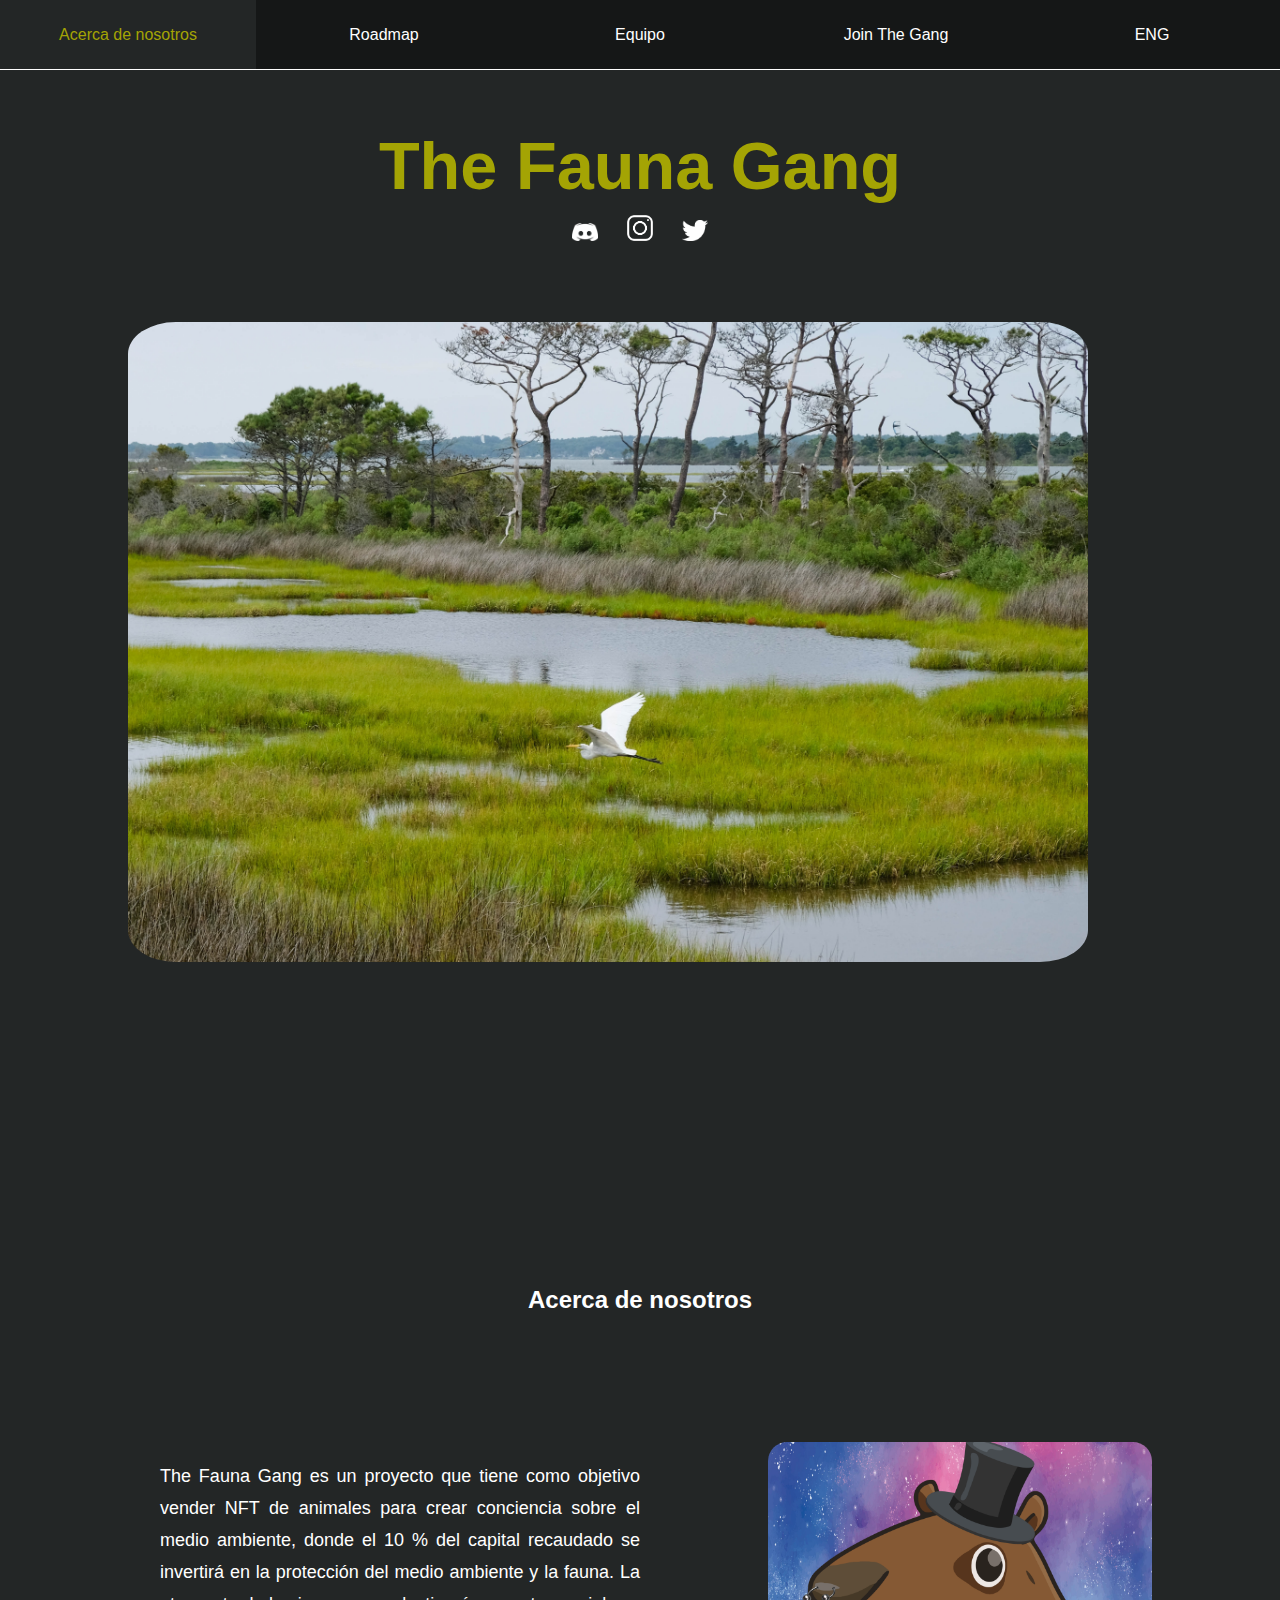
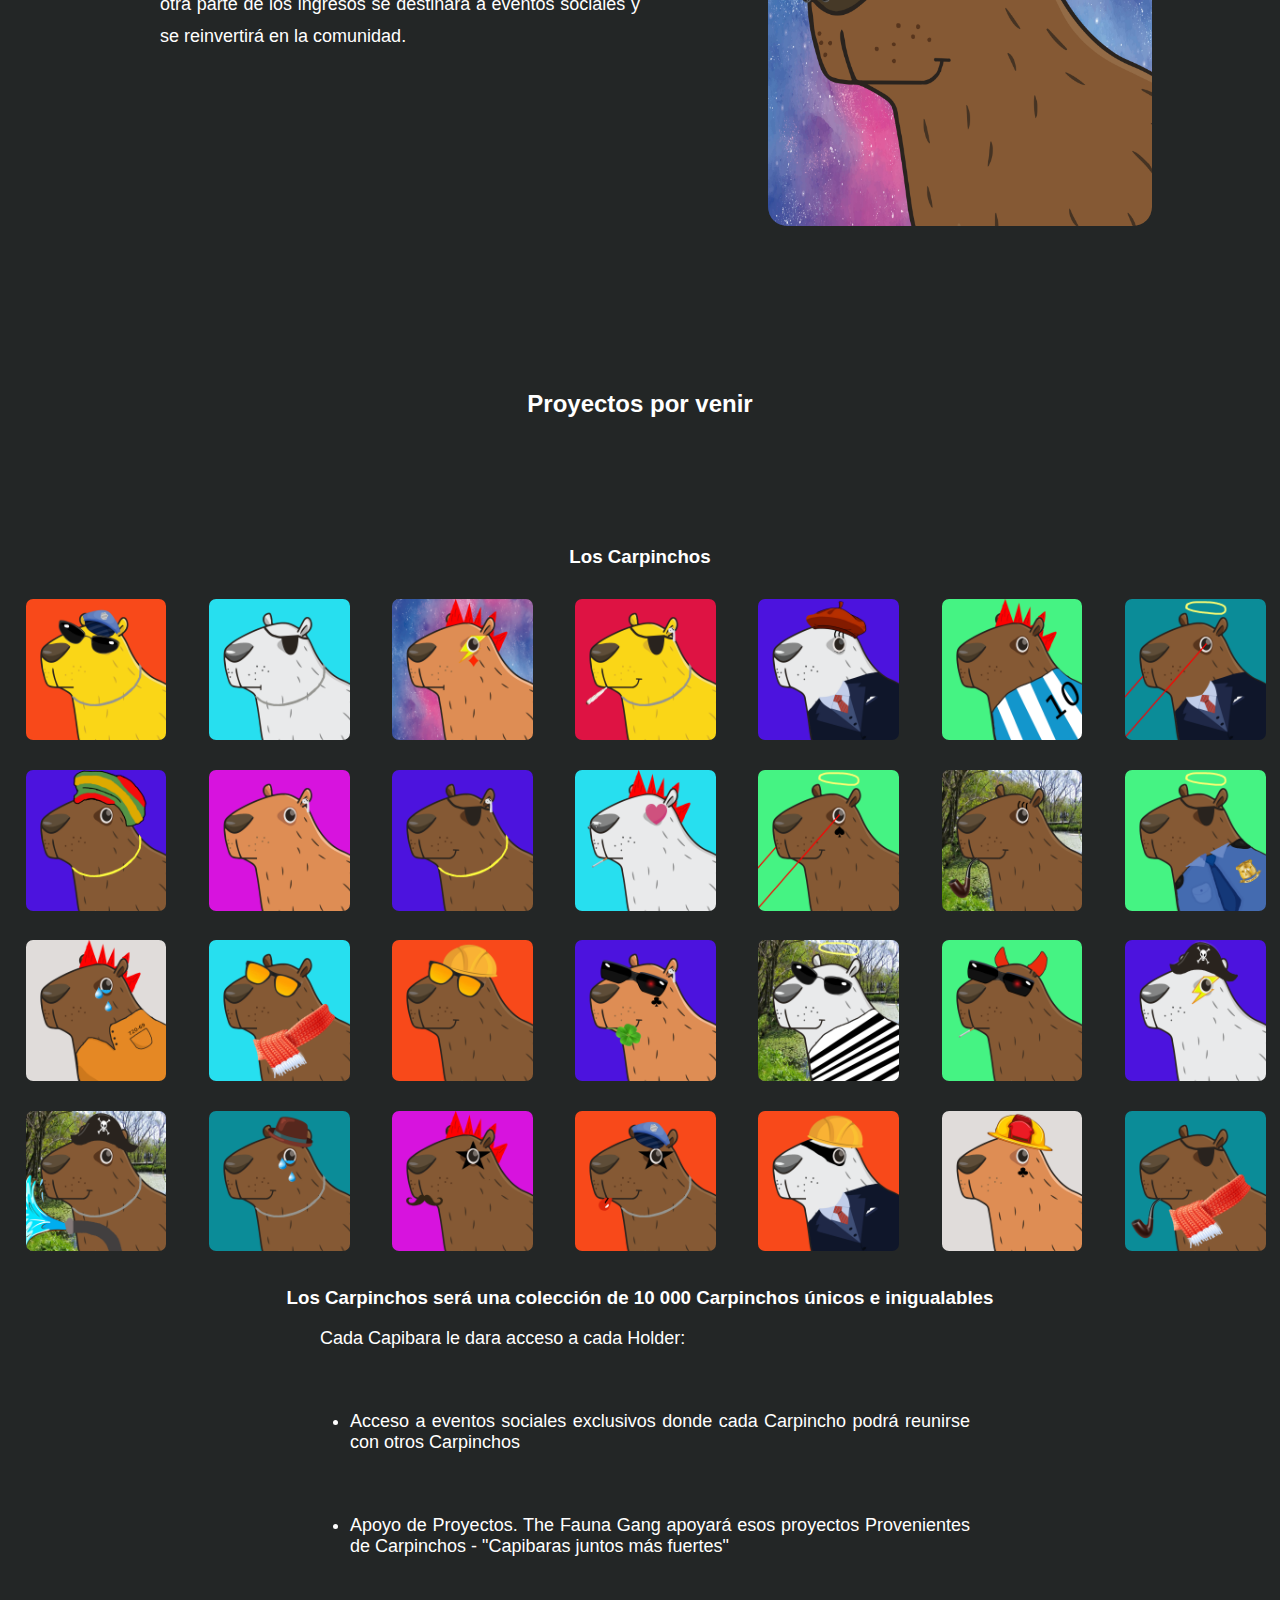
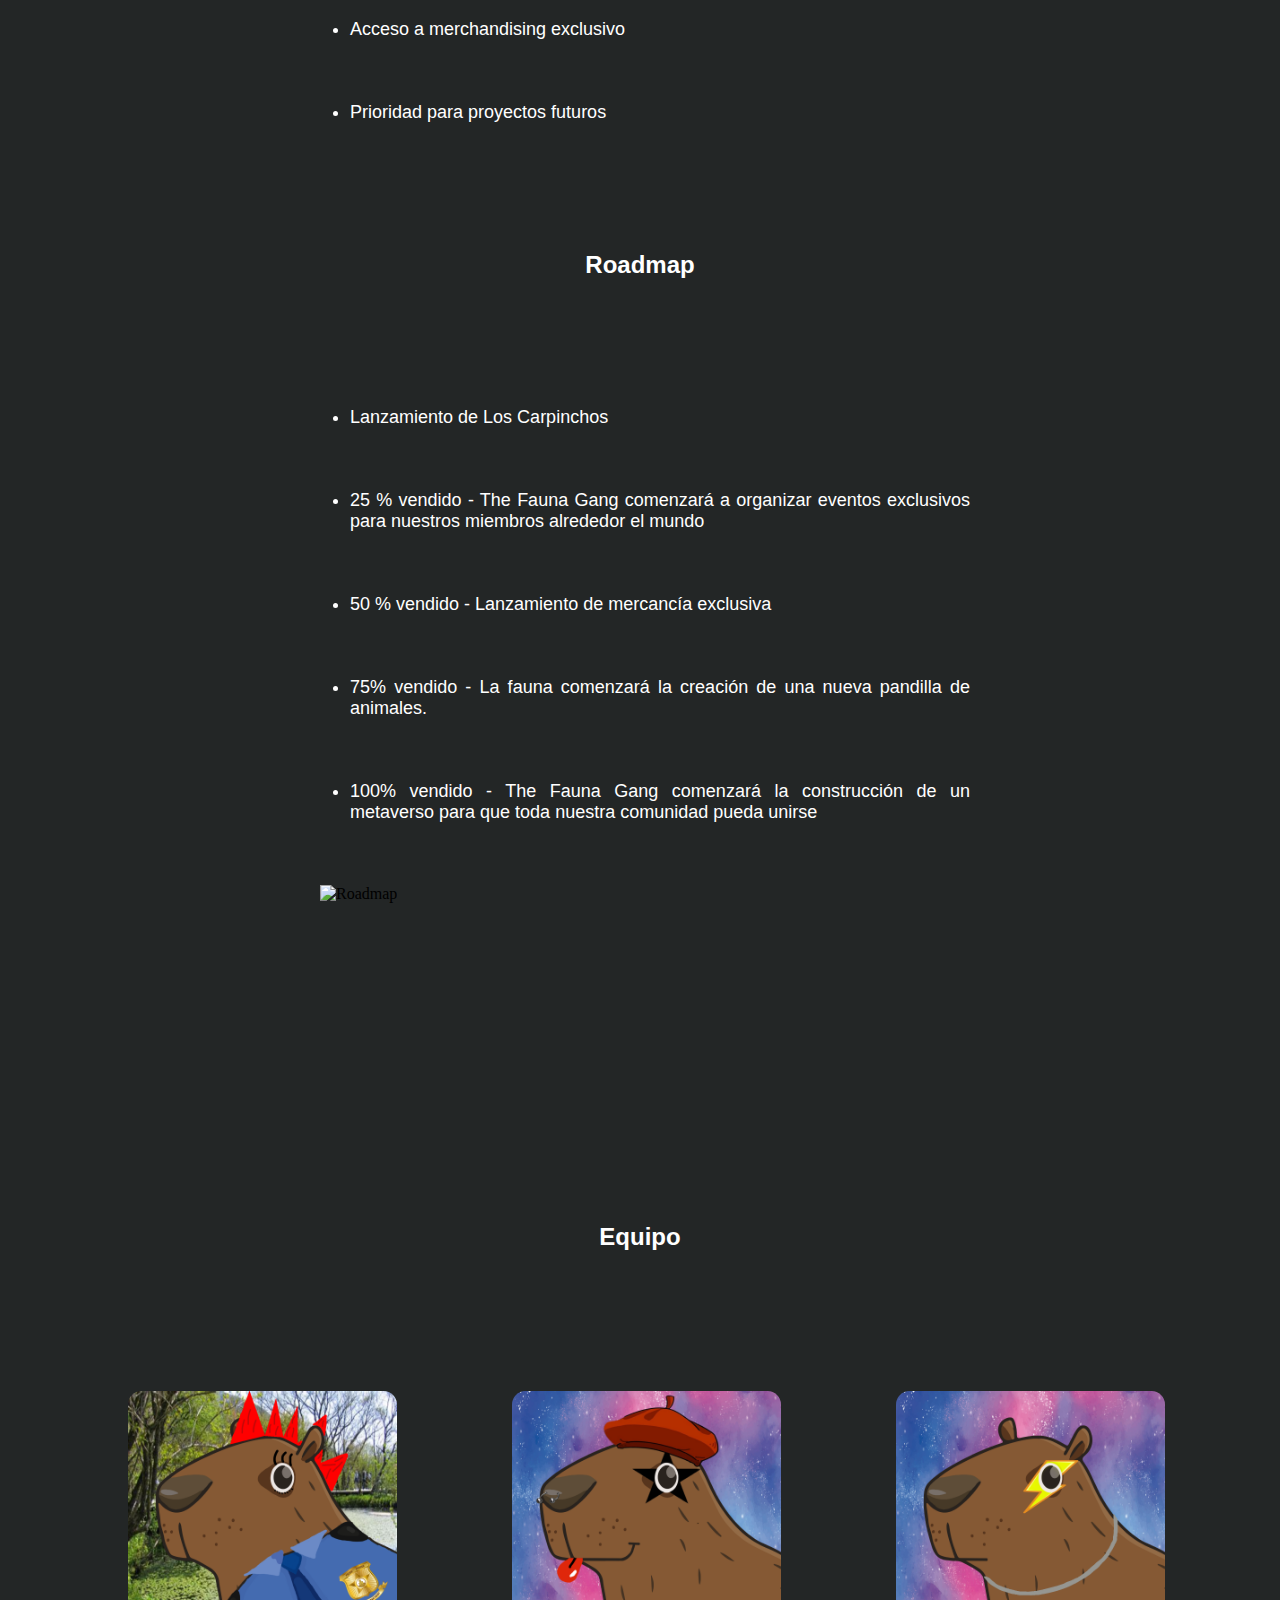
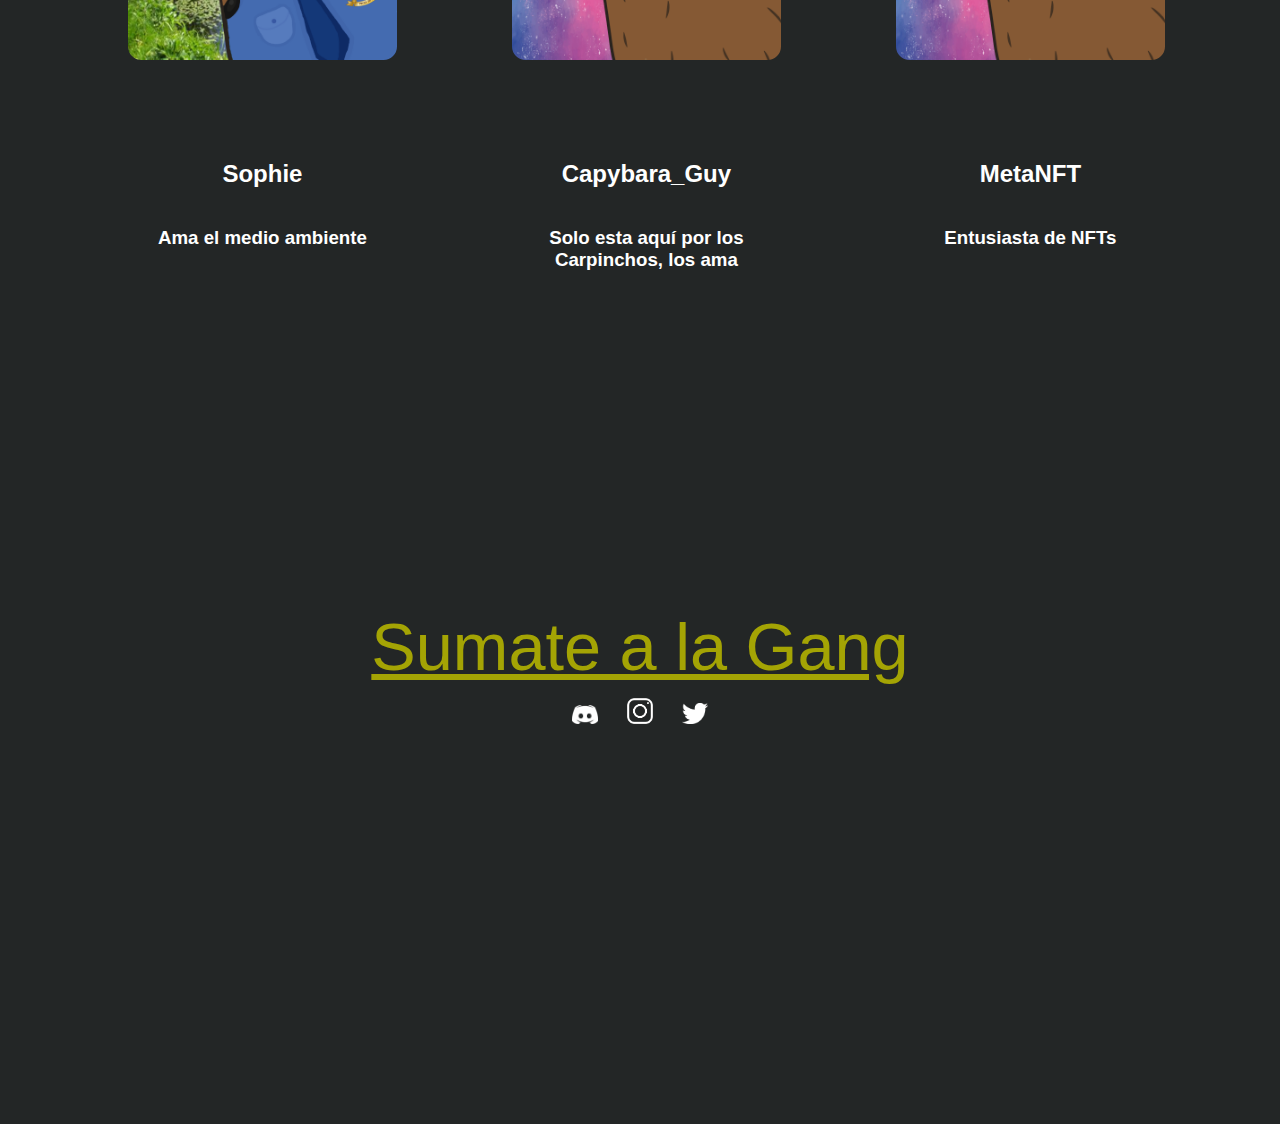
==== index.html @ ff58f7c9 "imagenes links version mobil" ====
<!DOCTYPE html>
<html>
    <head>
        <Title>The Fauna Gang</Title>
        <link rel="stylesheet" href="style.css">
        <link rel="icon" type="image/png" sizes="32x32" href="images/favicon-32x32.png">
        <meta name="viewport" content="width=device-width">
    </head>
    <body>
        <!--MENU -->

            <!--MENU MOBIL -->

        <div class="mobile-container" id="home">
            <div class="topnav">
                <a href="#home" class="active">Logo</a>
                <div id="myLinks">
                    <a href="#AU">Acerca de nosotros</a>
                    <a href="#Road">Roadmap</a>
                    <a href="#Team">Equipo</a>
                    <a href="#JTG">Join The Gang</a>
                    <a href="english.html">ENG</a>
                </div id= "menu">
                  <a href="javascript:void(0);" class="icon" onclick="myFunction()">
                    <i class="fa fa-bars"><img id="menu_bar" src="images/lista.png" alt="menu"></i>
                  </a>
                </div>
            </div>
        </div>




        
            <!--MENU WEB -->

            <ul id="ulnav">
                <li class="links"><a href="#AU">Acerca de nosotros</a></li>
                <li class="links"><a href="#Road">Roadmap</a></li>
                <li class="links"><a href="#Team">Equipo</a></li>
                <li class="links"><a href="#JTG">Join The Gang</a></li>
                <li class="links"><a href="english.html">ENG</a></li>
            </ul>

        <!--PAGINAS WEBS-->
        <div class="logosContainer">
            <h1 class="title">The Fauna Gang</h1>
            <div id="socialnetworks">
                <a href="https://discord.gg/Vk7RZU7Qtj" target="_blank"><img class = "Logos_link" src="images/discord.png" alt="Discord"></a>
                <a href="https://instagram.com/thefaunagang" target="_blank"><img class = "Logos_link" src="images/Instagram.png" alt="Instagram"></a>
                <a href="https://twitter.com/TheFaunaGang" target="_blank" ><img  class = "Logos_link" src="images/Twitter.png" alt="Twitter"></a>
            </div>
        </div>

        <!--IMAGEN DE HUMEDALES-->
        <img id = "Wetland"src="images/Wetland.jpg" alt="Wetland">

        <!--SECCION ACERCA DE NOSOTROS-->

        <h2 id="AU">Acerca de nosotros</h2>
            <div class="about_us">
                <div id="description">
                    <p>The Fauna Gang es un proyecto que tiene 
                        como objetivo vender NFT de animales 
                        para crear conciencia sobre el medio ambiente,
                        donde el 10 % del capital recaudado se invertirá
                        en la protección del medio ambiente y la fauna. 
                        La otra parte de los ingresos se destinará a eventos sociales
                        y se reinvertirá en la comunidad.</p>
                </div>
                <div id="image_about_us">
                    <img id="capybara_image" src="images/Capibara.PNG" alt="Capibara">
                </div>
            </div>

        <!--SECCION PROYECTOS POR VENIR-->

        <h2> Proyectos por venir</h2>

        <h3> Los Carpinchos </h3>
        <div>
            <img class = "sample" src="images/21.png" alt="Capibara">
            <img class = "sample" src="images/37.png" alt="Capibara">
            <img class = "sample" src="images/39.png" alt="Capibara">
            <img class = "sample" src="images/44.png" alt="Capibara">
            <img class = "sample" src="images/74.png" alt="Capibara">
            <img class = "sample" src="images/82.png" alt="Capibara">
            <img class = "sample" src="images/039.png" alt="Capibara">
            <img class = "sample" src="images/87.png" alt="Capibara">
            <img class = "sample" src="images/80.png" alt="Capibara">
            <img class = "sample" src="images/92.png" alt="Capibara">
            <img class = "sample" src="images/408.png" alt="Capibara">
            <img class = "sample" src="images/638.png" alt="Capibara">
            <img class = "sample" src="images/844.png" alt="Capibara">
            <img class = "sample" src="images/436.png" alt="Capibara">
            <img class = "sample" src="images/591.png" alt="Capibara">
            <img class = "sample" src="images/737.png" alt="Capibara">
            <img class = "sample" src="images/368.png" alt="Capibara">
            <img class = "sample" src="images/248.png" alt="Capibara">
            <img class = "sample" src="images/468.png" alt="Capibara">
            <img class = "sample" src="images/888.png" alt="Capibara">
            <img class = "sample" src="images/167.png" alt="Capibara">
            <img class = "sample" src="images/087.png" alt="Capibara">
            <img class = "sample" src="images/044.png" alt="Capibara">
            <img class = "sample" src="images/304.png" alt="Capibara">
            <img class = "sample" src="images/374.png" alt="Capibara">
            <img class = "sample" src="images/333.png" alt="Capibara">
            <img class = "sample" src="images/556.png" alt="Capibara">
            <img class = "sample" src="images/391.png" alt="Capibara">
            </div>
        <h3>Los Carpinchos será una colección de 10 000 Carpinchos únicos e inigualables</h3>
        <p>Cada Capibara le dara acceso a cada Holder:</p>

            <ul>
                <li class="CapybaraBenefit">Acceso a eventos sociales exclusivos donde cada Carpincho
                     podrá reunirse con otros Carpinchos</li>
                <li class="CapybaraBenefit">Apoyo de Proyectos. The Fauna Gang apoyará esos 
                    proyectos Provenientes de Carpinchos - "Capibaras juntos más fuertes" </li>
                <li class="CapybaraBenefit">Acceso a merchandising exclusivo </li>
                <li class="CapybaraBenefit">Prioridad para proyectos futuros</li>
            </ul>

        <!--SECCION ROADMAP-->

        <h2 id="Road" style="margin-top: 10% ;">Roadmap</h2>
        <ul>
            <li class = "Roadmap"> Lanzamiento de Los Carpinchos</li>
            <li class = "Roadmap"> 25 % vendido - The Fauna Gang comenzará
                 a organizar eventos exclusivos para nuestros miembros alrededor el mundo
            </li>
            <li class = "Roadmap"> 50 % vendido - Lanzamiento de mercancía exclusiva</li>
            <li class = "Roadmap"> 75% vendido - La fauna comenzará la creación de una nueva pandilla de animales.</li>
            <li class = "Roadmap"> 100% vendido - The Fauna Gang comenzará la construcción de un 
                metaverso para que toda nuestra comunidad pueda unirse</li> 
        </ul>
        <img id="roadmap_image" src="images/Roadmap.jpg" alt="Roadmap">

        <!--SECCION EQUIPO-->

        <h2 id="Team">Equipo</h2>

        <!--VERSION WEB-->

        <div id="team_div">
            <div style="margin-left:10% ;" class="team_member">
                <img class="team_image" src="images/Sophie.png" alt="Sophie">
                <h2 class = "member_name">Sophie</h2>
                <h3 class="member_description">Ama el medio ambiente</h3>
            </div>
            <div class="team_member">
                <img class="team_image" src="images/Capibara_Guy.png" alt="Capibara_Guy">
                <h2 class = "member_name">Capybara_Guy</h2>
                <h3 class="member_description">Solo esta aquí por los Carpinchos,
                    los ama</h3>
            </div>
            <div class="team_member">
                <img class="team_image"  src="images/MetaNFT.png" alt="MetaNFT">
                <h2 class = "member_name">MetaNFT</h2>
                <h3 class="member_description">Entusiasta de NFTs</h3>
            </div>
        </div>

        <!--VERSION MOBIL-->

        <div id="team_div_phone">
            <div class="team_member_phone">
                <h2 class = "member_name_phone">Sophie</h2>
                <img class="team_image_phone" src="images/Sophie.png" alt="Sophie">
                <h3 class="member_description_phone">Ama el medio ambiente</h3>
            </div>
            <div class="team_member_phone">
                <h2 class = "member_name_phone">Capybara_Guy</h2>
                <img class="team_image_phone" src="images/Capibara_Guy.png" alt="Capibara_Guy">
                <h3 class="member_description_phone">Solo esta aquí por los Carpinchos,<br>
                    los ama</h3>
            </div>
            <div class="team_member_phone">
                <h2 class = "member_name_phone">MetaNFT</h2>
                <img class="team_image_phone"  src="images/MetaNFT.png" alt="MetaNFT">
                <h3 class="member_description_phone">Entusiasta de NFTs</h3>
            </div>
        </div>

        <!--REDES SOCIALES-->
        <div id="logosContainer2">
            <div>
                <a id="title2" href="https://discord.gg/Vk7RZU7Qtj" target="_blank" ><h2 id="JTG" style="font-size: 18pt ;"></h2> Sumate a la Gang</h2></a>
            </div>
            <a href="https://discord.gg/Vk7RZU7Qtj" target="_blank"><img class = "Logos_link2" src="images/discord.png" alt="Discord"></a>
            <a href="https://instagram.com/thefaunagang" target="_blank"><img class = "Logos_link2" src="images/Instagram.png" alt="Instagram"></a>
            <a href="https://twitter.com/TheFaunaGang" target="_blank" ><img  class = "Logos_link2" src="images/Twitter.png" alt="Twitter"></a>
        </div>

        <!--Script para el menu para mobil -->
        <script>
            function myFunction() {
              var x = document.getElementById("myLinks");
              if (x.style.display === "block") {
                x.style.display = "none";
              } else {
                x.style.display = "block";
              }
            }
        </script>
    </body>
</html>
---- style.css ----
@import url("Fonts/HelveticaNowDisplay-Regular/style.css");
@import url("Fonts/HelveticaNowDisplay-Bold");

html {
    overflow-x:hidden ;
    height: 100%;
    width:100%;
    margin:0%;
}
/*Texto y su estilo */
h1,h2,h3,p,li,a{
    font-family:'HelveticaNowDisplay-Bold', 'HelveticaNowDisplay-Regular', 'Lucida Sans Unicode', 'Lucida Grande', 'Lucida Sans', Arial, sans-serif;
}

h1,h2,h3 {color: white; text-align: center;}
h2 {
    margin-top: 25%;
    margin-bottom: 10%;
}

p, .Roadmap{
    color: white; text-align:justify;
    margin-left: 25% ;
    font-size:large;
}

@media (max-width:1200px){
    h1{font-size: 24pt;}
    h2,p{font-size: 18pt;}
    h3{font-size: 12pt;}
    a{font-size: 18pt;}
}

/*Links*/
a{color: white;}
a:hover {color: rgb(164, 164, 4);}


/*body*/
body{
    top: 0;
    margin: 0 auto;
    background-color: rgb(35, 38, 38);
    overflow-x:hidden;
}

/*Header */
#ulnav{
    width: 100%;
    position: fixed;
    top: 0;
    list-style-type: none;
    margin: 0;
    padding: 0;
    overflow: hidden;
    background-color: rgb(21, 23, 23);
}
.links{
    width: 20%;
    float: left;
    border-bottom-width: 1px;
    border-bottom-style: solid;
    border-bottom-color: white;
    
}
.links a {
    display: block;
    color: white;
    text-align: center;
    padding: 10%;
    text-decoration: none;
}
.links a:hover:not(.active) {
    background-color: rgb(35, 38, 38);
    color: rgb(164, 164, 4);
  }
@media (max-width:1200px){
    .links{
        float: none;
        width: 100%;
    }
}
@media(max-width:1200px){
    #ulnav{display: none;}
}


/*menu version Mobil*/
.mobile-container {
    width: 100%;
    height: 500px;
    color: white;
    border-radius: 10px;
    height: 10%;
  }
  
  .topnav {
    overflow: hidden;
    background-color: rgb(22, 23, 23);
    position: relative;
  }
  
  .topnav #myLinks {
    display: none;
  }
  
  .topnav a {
    color: white;
    padding: 14px 16px;
    text-decoration: none;
    font-size: 17px;
    display: block;
  }
  
  .topnav a.icon {
    background: rgb(24, 26, 26);
    display: block;
    position: absolute;
    right: 0;
    top: 0;
  }
  
  .topnav a:hover {
    background-color: rgb(25, 27, 27);
    color: rgb(164, 164, 4);
  }
  
  .active {
    background-color:rgb(25, 27, 27) ;
    color: white;
  }
  #menu a:hover {
    background-color: rgb(164, 164, 4);
    color:rgb(164, 164, 4) ;
  }
 @media(min-width:1200px){
     .mobile-container{display: none;}
 }

/* Sites */

.logosContainer{
    margin-top: 10%;
    text-align: center;
}
.logosContainer a{
    margin-bottom: 10%;
    width: 10%;

}

.title{
    color: rgb(164, 164, 4);
    font-size: 50pt;
    height: 30px;
    text-align: center;
}

.Logos_link {

    width: 2%;
    margin-bottom: 5%;
    margin: 1%;
}
table {width: 100%;}

@media(max-width:1200px){
    #socialnetworks{
        margin-top: 10%;
    }
}

/*Foto*/
#Wetland {
    width: 75%;
    margin-top: 5% ;
    margin-left: 10%;
    margin-right : 10%;
    border-radius: 5%;
    object-position:center;

     
}
/*About Us */
#about_us{
    width: 100%;
    display: flex;
}
#capybara_image{
    width: 60%;
    border-radius: 5%;
    margin-bottom: 25%;
}
#description{
    text-align: center;
    width: 50%;
    float: left;
    line-height: 200%;
}
#image_about_us{
    width: 50%;
    float: left;
    text-align: center;
}
@media (max-width:1200px){
    #about_us{
        width: 100%;
    }
    #capybara_image{
        width: 60%;
        border-radius: 5%;
        margin-bottom: 25%;
    }
    #description{
        text-align: center;
        width: 100%;
        margin-right: 25%;
    } 
    #description > p{
        margin-right: 25%;
    }
    #image_about_us{
        width: 100%;
        text-align: center;
    }
}

/*The Capibara Gang*/
.sample {width: 11%;
    margin: 1%;
    margin-left: 2%;
    margin-top: 1%;
    border-radius: 5%;
}
@media (max-width:1200px){
    .sample{
        width: 20%;
        margin: 1%;
        margin-left: 2%;
        margin-top: 1%;
        border-radius: 5%;
    }
}

/* Cabybara */

.CapybaraBenefit{
    font-size: large;
    margin-top: 5%;
    margin-left: 25%;
    margin-right:25%;
    color: white; text-align:justify;
}

/*Roadmap*/
.Roadmap {
    margin-bottom: 5%;
    margin-right: 25%;
}
#roadmap_image{
    width: 50%;
    margin-left: 25%;
}

@media (max-width:1200px) {
    p {font-size: larger;}
}

/*Team*/

@media (min-width:1200px){
    #team_div_phone{
        display: none;
    }
}
#team_div{
    display: flex;
    flex-wrap: wrap;
}
.team_member{
    width: 30%;
    margin-top: 1%;

}
.team_image{
    width: 70%;
    text-align: center;
    border-radius: 5%;
}
.member_name{
    color: white;
    text-align: center;
    width: 70%;
}
.member_description{
    text-align: center;
    width: 70%;
}
@media(max-width:1200px){
    #team_div{display: none;}
}
#team_div{
    width:100%
}
.member_name_phone{
    text-align: center;
}
.team_image_phone{
    width: 70%;
    text-align: center;
    border-radius: 5%;
    margin-left: 15%;
    margin-right: 25%;
}
/*Contactos */
#logosContainer2{
    margin-bottom:30%;
    text-align: center;
}
#logosContainer2 a{
    margin-bottom: 30%;

}

#title2{
    color: rgb(164, 164, 4);
    font-size: 50pt;
    height: 30px;
    text-align: center;
}

.Logos_link2 {
    width: 2%;
    margin-bottom: 5%;
    margin: 1%;
}
@media (max-width:1200px){
    .Logos_link2, .Logos_link{width: 20%;}
}
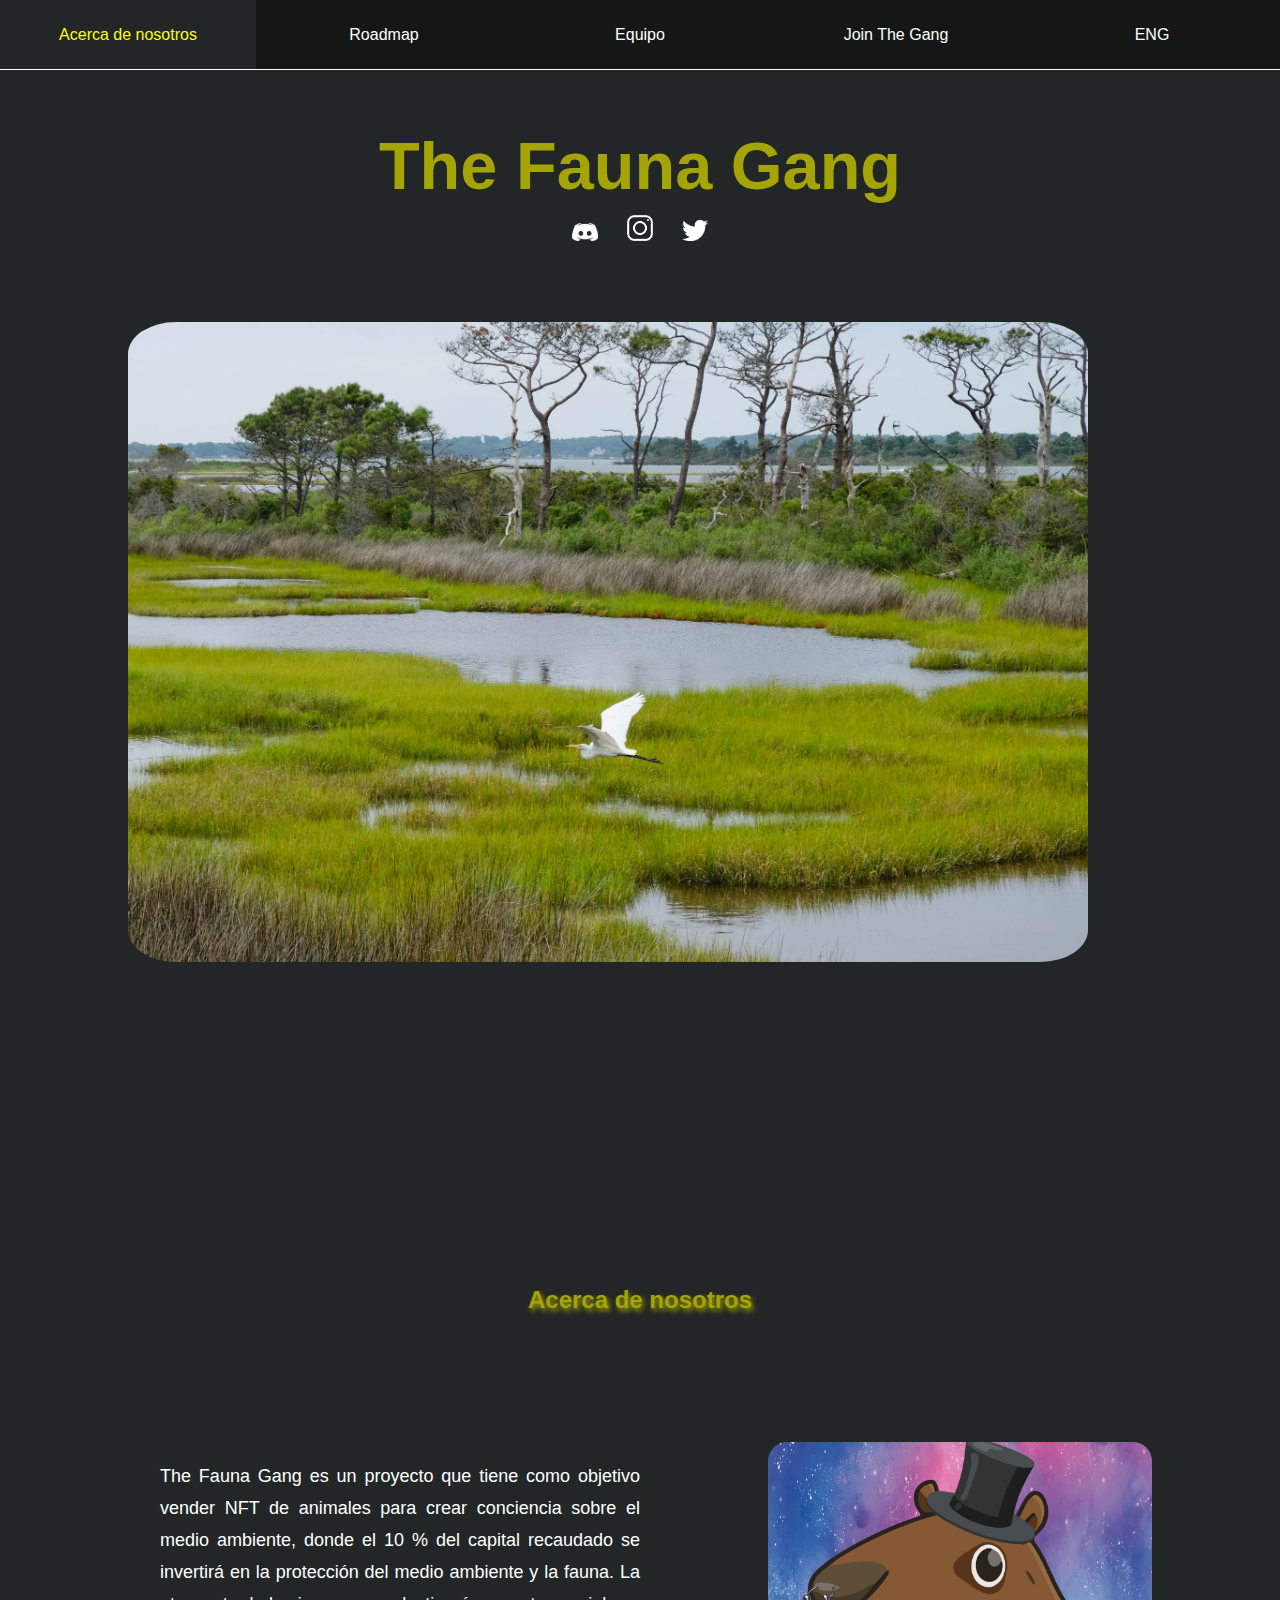
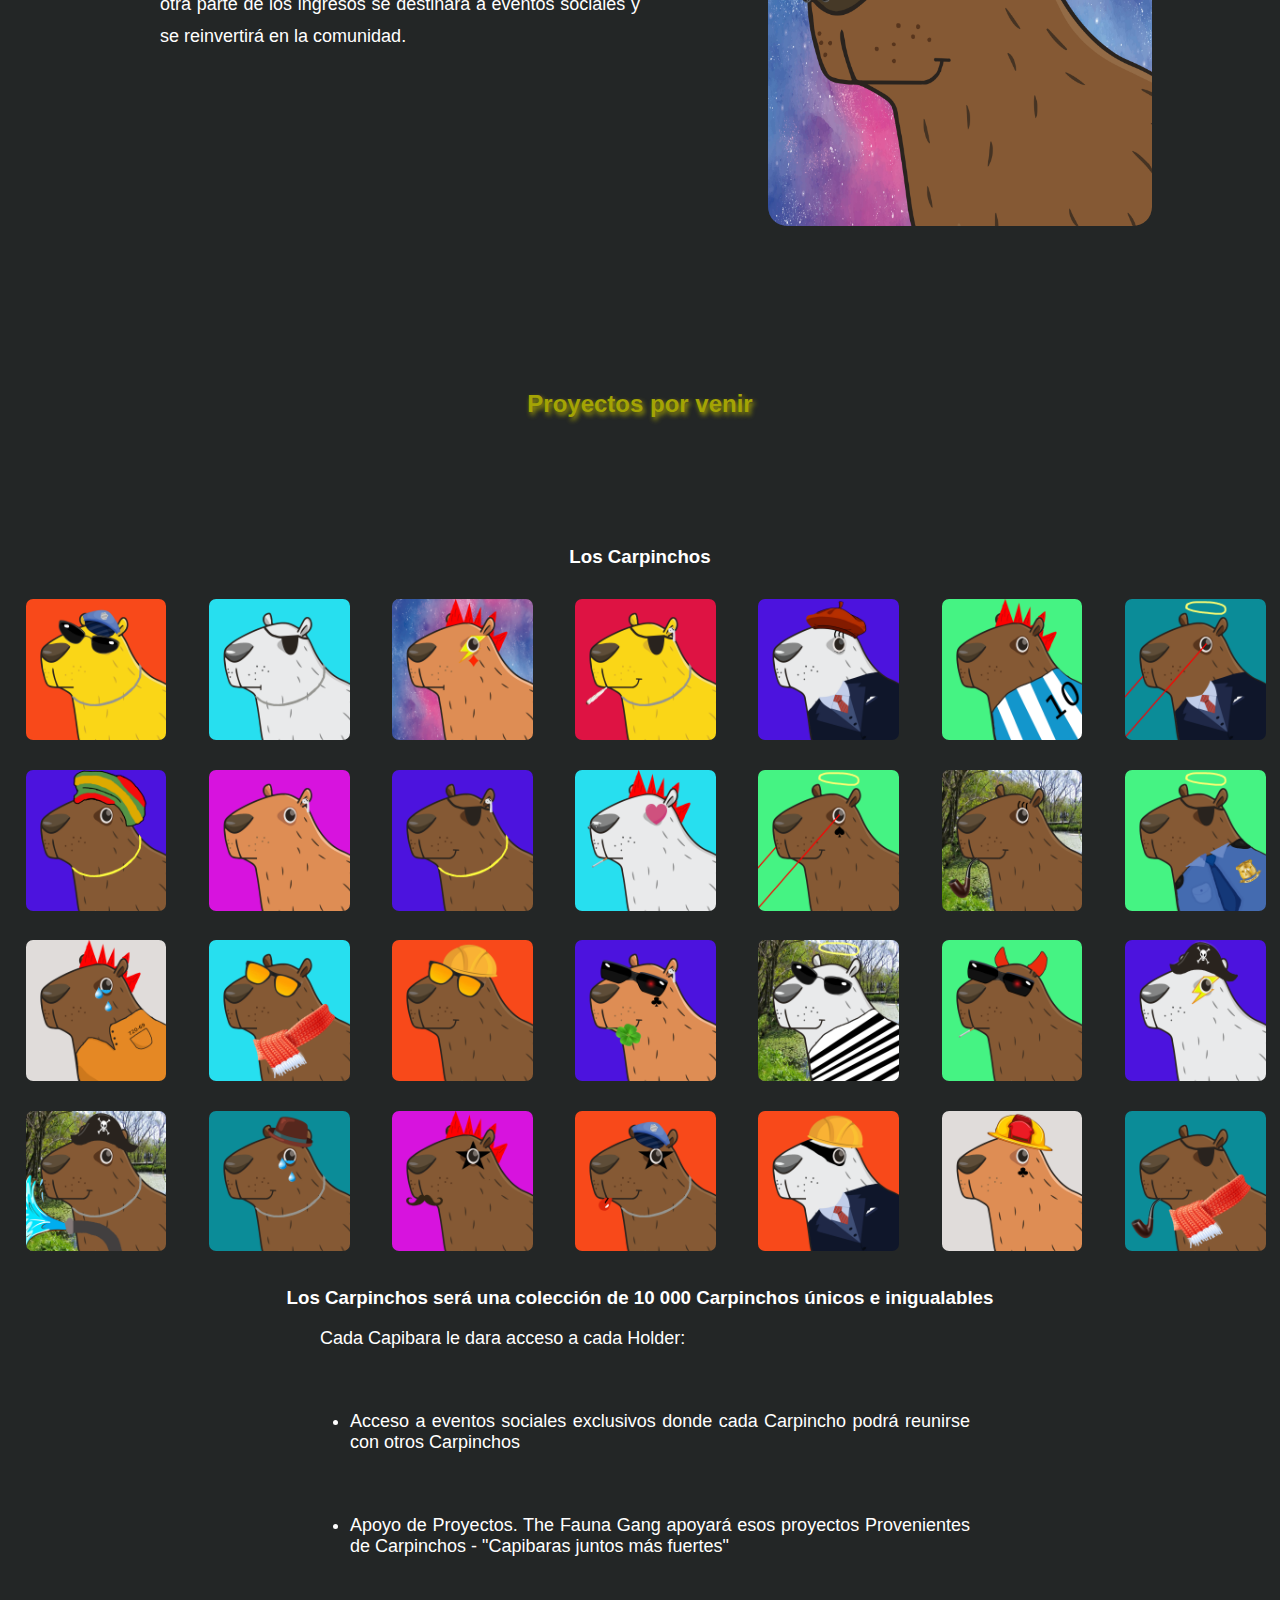
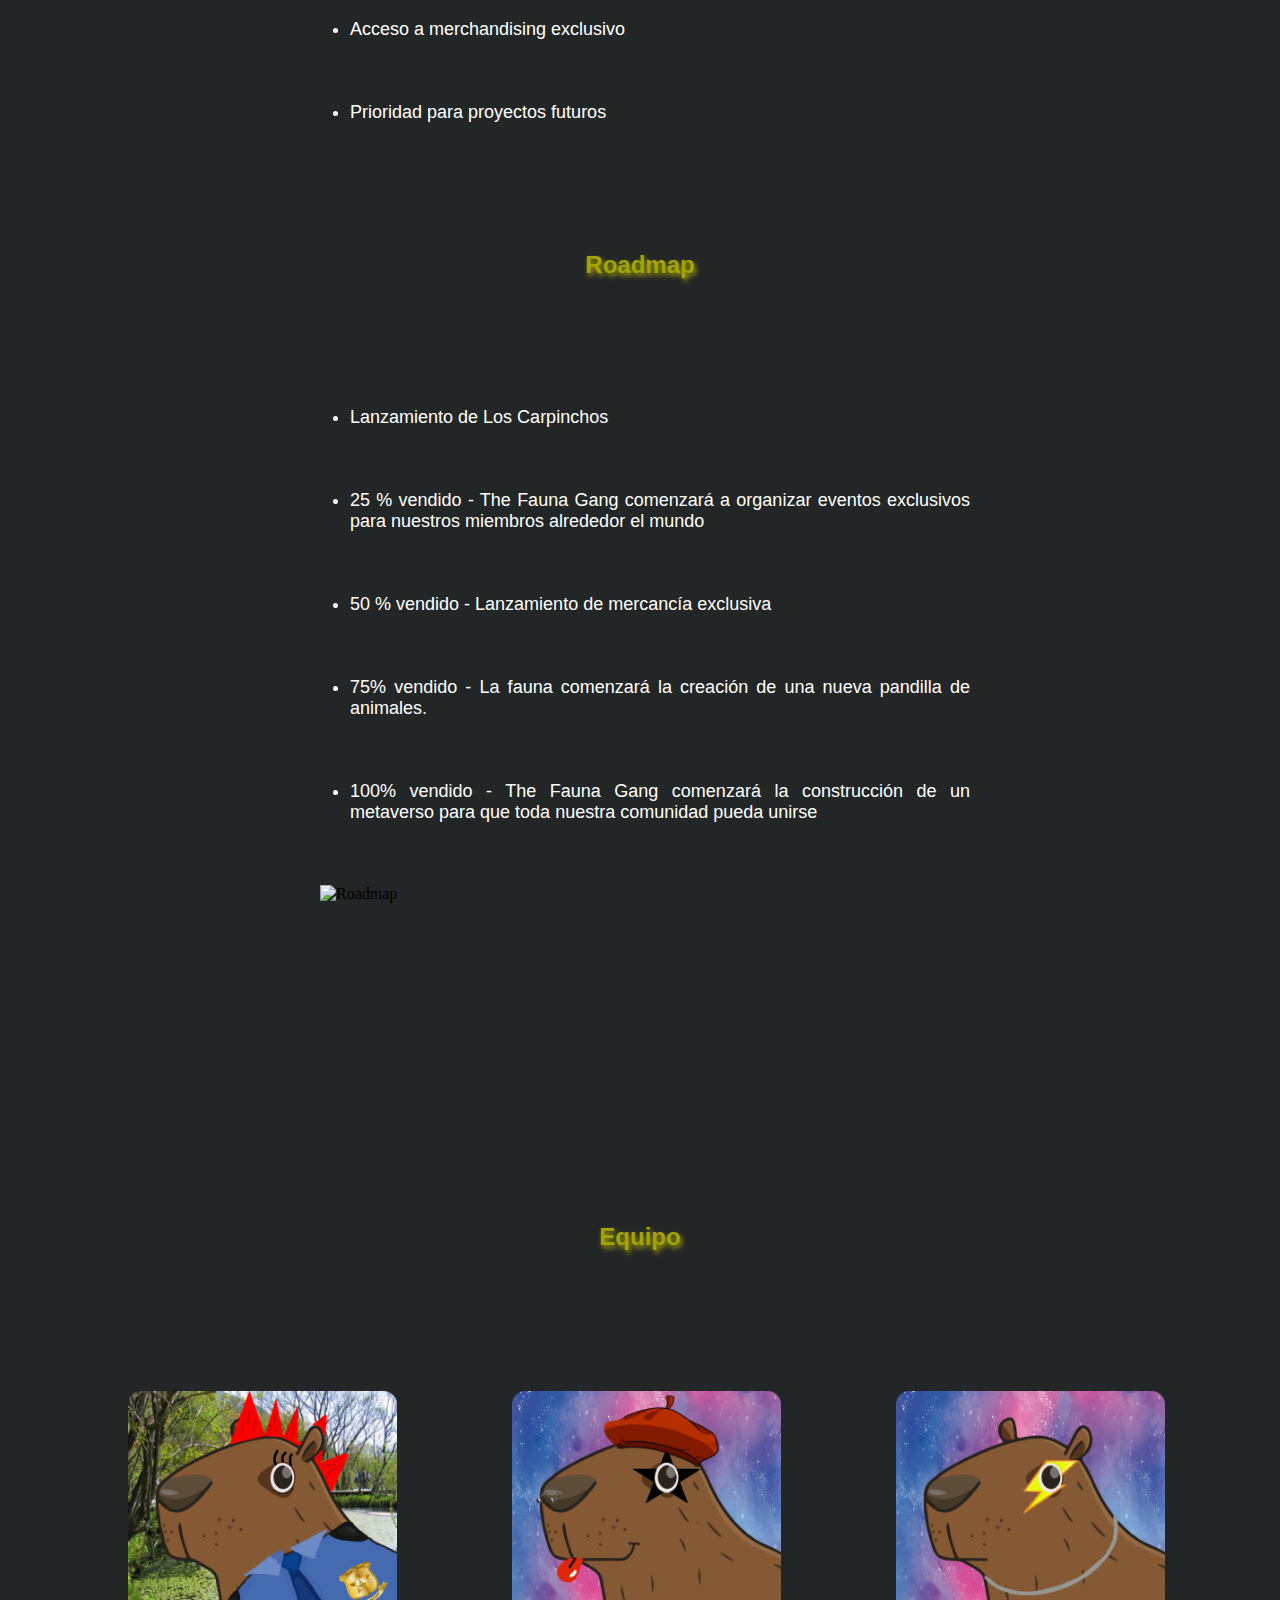
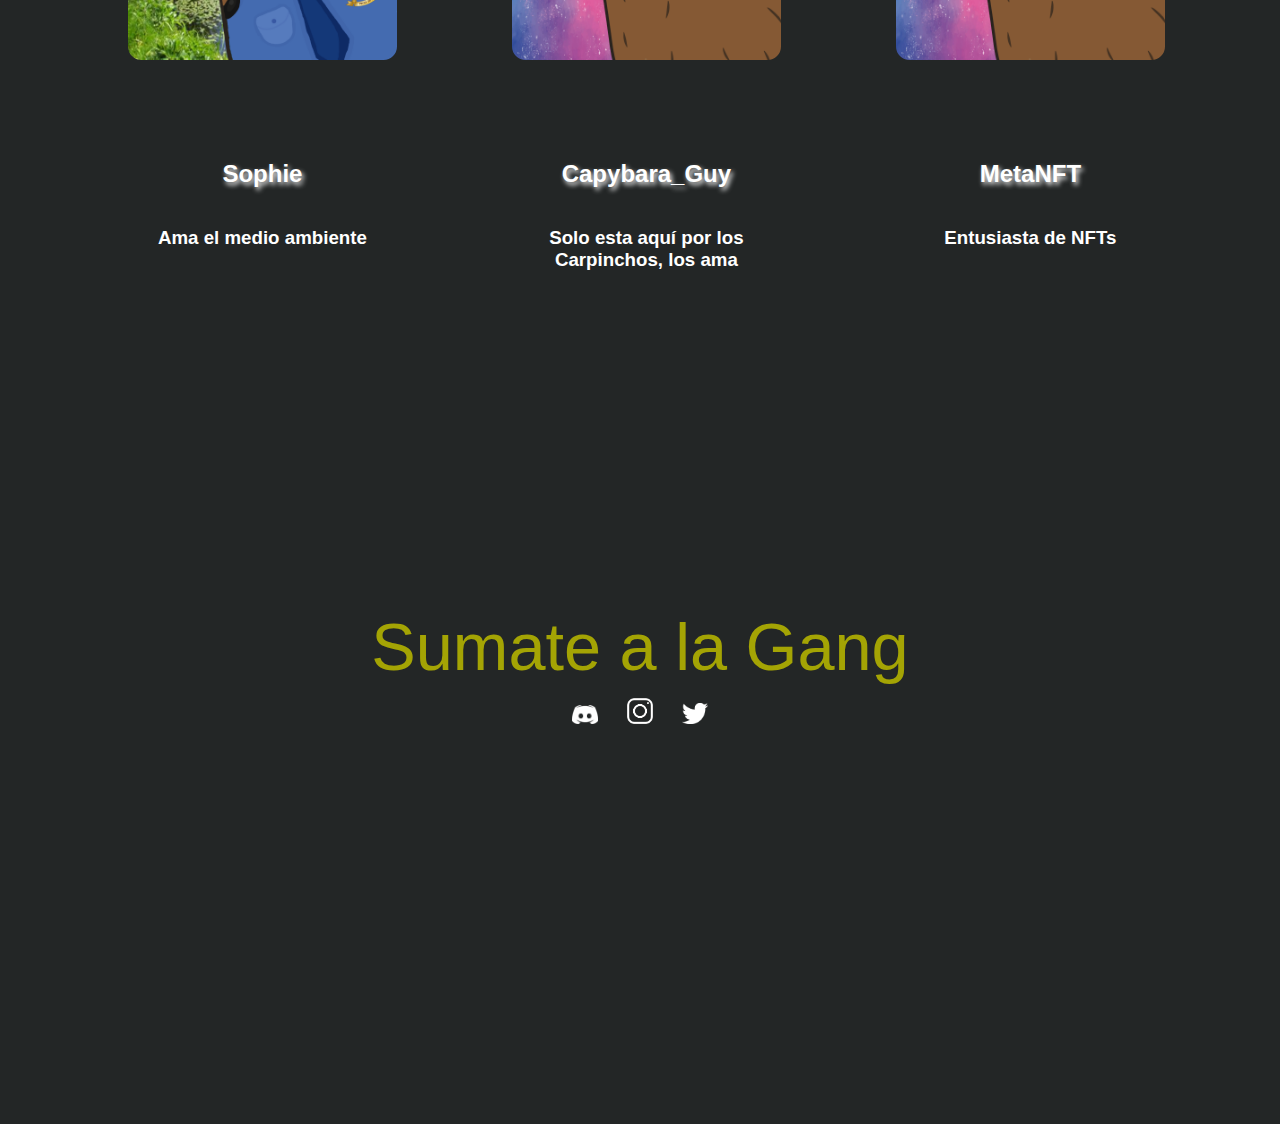
==== commit 2d7ff02f: "Capybara section" ====
--- a/index.html
+++ b/index.html
@@ -7,17 +7,17 @@
         <meta name="viewport" content="width=device-width">
     </head>
     <body>
-        <!--MENU -->
-
-            <!--MENU MOBIL -->
-
-        <div class="mobile-container" id="home">
+        <!-- MENU -->
+
+        <!--MENU MOBIL-->
+        <div id="home">
+        <div class="mobile-container">
             <div class="topnav">
-                <a href="#home" class="active">Logo</a>
+                <a href="#home" class="active">The Fauna Gang</a>
                 <div id="myLinks">
-                    <a href="#AU">Acerca de nosotros</a>
+                    <a href="#AU">About Us</a>
                     <a href="#Road">Roadmap</a>
-                    <a href="#Team">Equipo</a>
+                    <a href="#Team">Team</a>
                     <a href="#JTG">Join The Gang</a>
                     <a href="english.html">ENG</a>
                 </div id= "menu">
@@ -27,6 +27,8 @@
                 </div>
             </div>
         </div>
+        </div>
+
 
 
 
@@ -44,11 +46,13 @@
 
         <!--PAGINAS WEBS-->
         <div class="logosContainer">
-            <h1 class="title">The Fauna Gang</h1>
-            <div id="socialnetworks">
-                <a href="https://discord.gg/Vk7RZU7Qtj" target="_blank"><img class = "Logos_link" src="images/discord.png" alt="Discord"></a>
-                <a href="https://instagram.com/thefaunagang" target="_blank"><img class = "Logos_link" src="images/Instagram.png" alt="Instagram"></a>
-                <a href="https://twitter.com/TheFaunaGang" target="_blank" ><img  class = "Logos_link" src="images/Twitter.png" alt="Twitter"></a>
+            <div id="name_title">
+                <h1 class="title">The Fauna Gang</h1>
+            </div>
+            <div id="sites">
+            <a href="https://discord.gg/Vk7RZU7Qtj" target="_blank"><img class = "Logos_link" src="images/discord.png" alt="Discord"></a>
+            <a href="https://instagram.com/thefaunagang" target="_blank"><img class = "Logos_link" src="images/Instagram.png" alt="Instagram"></a>
+            <a href="https://twitter.com/TheFaunaGang" target="_blank" ><img  class = "Logos_link" src="images/Twitter.png" alt="Twitter"></a>
             </div>
         </div>
 
@@ -109,7 +113,7 @@
             <img class = "sample" src="images/391.png" alt="Capibara">
             </div>
         <h3>Los Carpinchos será una colección de 10 000 Carpinchos únicos e inigualables</h3>
-        <p>Cada Capibara le dara acceso a cada Holder:</p>
+        <p id="intro_capybara_benefit">Cada Capibara le dara acceso a cada Holder:</p>
 
             <ul>
                 <li class="CapybaraBenefit">Acceso a eventos sociales exclusivos donde cada Carpincho
@@ -184,7 +188,7 @@
         <!--REDES SOCIALES-->
         <div id="logosContainer2">
             <div>
-                <a id="title2" href="https://discord.gg/Vk7RZU7Qtj" target="_blank" ><h2 id="JTG" style="font-size: 18pt ;"></h2> Sumate a la Gang</h2></a>
+                <a id="title2" href="https://discord.gg/Vk7RZU7Qtj" target="_blank" ><h2 id="JTG"></h2> Sumate a la Gang</h2></a>
             </div>
             <a href="https://discord.gg/Vk7RZU7Qtj" target="_blank"><img class = "Logos_link2" src="images/discord.png" alt="Discord"></a>
             <a href="https://instagram.com/thefaunagang" target="_blank"><img class = "Logos_link2" src="images/Instagram.png" alt="Instagram"></a>
--- a/style.css
+++ b/style.css
@@ -12,9 +12,12 @@
     font-family:'HelveticaNowDisplay-Bold', 'HelveticaNowDisplay-Regular', 'Lucida Sans Unicode', 'Lucida Grande', 'Lucida Sans', Arial, sans-serif;
 }
 
-h1,h2,h3 {color: white; text-align: center;}
+h1,h3 {color: white; text-align: center;}
 h2 {
+    color: rgb(164, 164, 4);
     margin-top: 25%;
+    text-shadow: 2px 3px 5px;
+    text-align: center;
     margin-bottom: 10%;
 }
 
@@ -33,7 +36,7 @@
 
 /*Links*/
 a{color: white;}
-a:hover {color: rgb(164, 164, 4);}
+a:hover {color: rgb(255, 255, 4);}
 
 
 /*body*/
@@ -72,7 +75,7 @@
 }
 .links a:hover:not(.active) {
     background-color: rgb(35, 38, 38);
-    color: rgb(164, 164, 4);
+    color: rgb(255, 255, 4);;
   }
 @media (max-width:1200px){
     .links{
@@ -87,6 +90,8 @@
 
 /*menu version Mobil*/
 .mobile-container {
+    position: fixed;
+    top: 0;
     width: 100%;
     height: 500px;
     color: white;
@@ -105,7 +110,7 @@
   }
   
   .topnav a {
-    color: white;
+    color: rgb(164, 164, 4) ;;
     padding: 14px 16px;
     text-decoration: none;
     font-size: 17px;
@@ -122,15 +127,14 @@
   
   .topnav a:hover {
     background-color: rgb(25, 27, 27);
-    color: rgb(164, 164, 4);
+    color: rgb(255, 255, 4);;
   }
   
   .active {
     background-color:rgb(25, 27, 27) ;
-    color: white;
+    color: rgb(164, 164, 4) ;;
   }
   #menu a:hover {
-    background-color: rgb(164, 164, 4);
     color:rgb(164, 164, 4) ;
   }
  @media(min-width:1200px){
@@ -145,8 +149,6 @@
 }
 .logosContainer a{
     margin-bottom: 10%;
-    width: 10%;
-
 }
 
 .title{
@@ -157,17 +159,27 @@
 }
 
 .Logos_link {
-
     width: 2%;
     margin-bottom: 5%;
     margin: 1%;
 }
-table {width: 100%;}
 
 @media(max-width:1200px){
-    #socialnetworks{
-        margin-top: 10%;
-    }
+    #name_title{
+        width: 100%;
+        text-align: center;
+    }
+    #sites{
+        margin-top: 5%;
+    }
+    .Logos_link{
+        width: 5%;
+    }
+    .title{
+        font-size: 25pt;
+        margin-top: 20%;
+    }
+
 }
 
 /*Foto*/
@@ -218,6 +230,7 @@
     } 
     #description > p{
         margin-right: 25%;
+        text-align: center;
     }
     #image_about_us{
         width: 100%;
@@ -231,6 +244,7 @@
     margin-left: 2%;
     margin-top: 1%;
     border-radius: 5%;
+    
 }
 @media (max-width:1200px){
     .sample{
@@ -252,6 +266,17 @@
     color: white; text-align:justify;
 }
 
+@media(max-width:1200px){
+    .CapybaraBenefit{
+        text-align: left;
+        margin-left: 15%;
+    }
+    #intro_capybara_benefit{
+        margin-left: 10%;
+        text-align: left;
+    }
+}
+
 /*Roadmap*/
 .Roadmap {
     margin-bottom: 5%;
@@ -264,6 +289,8 @@
 
 @media (max-width:1200px) {
     p {font-size: larger;}
+    .Roadmap{text-align: left;
+    margin-left: 15%;}
 }
 
 /*Team*/
@@ -327,6 +354,7 @@
     font-size: 50pt;
     height: 30px;
     text-align: center;
+    text-decoration: none;
 }
 
 .Logos_link2 {
@@ -335,5 +363,9 @@
     margin: 1%;
 }
 @media (max-width:1200px){
-    .Logos_link2, .Logos_link{width: 20%;}
+    .Logos_link2{
+        width: 5%;
+        margin-top: 5%;
+    }
+    #title2{font-size: 30pt;}
 }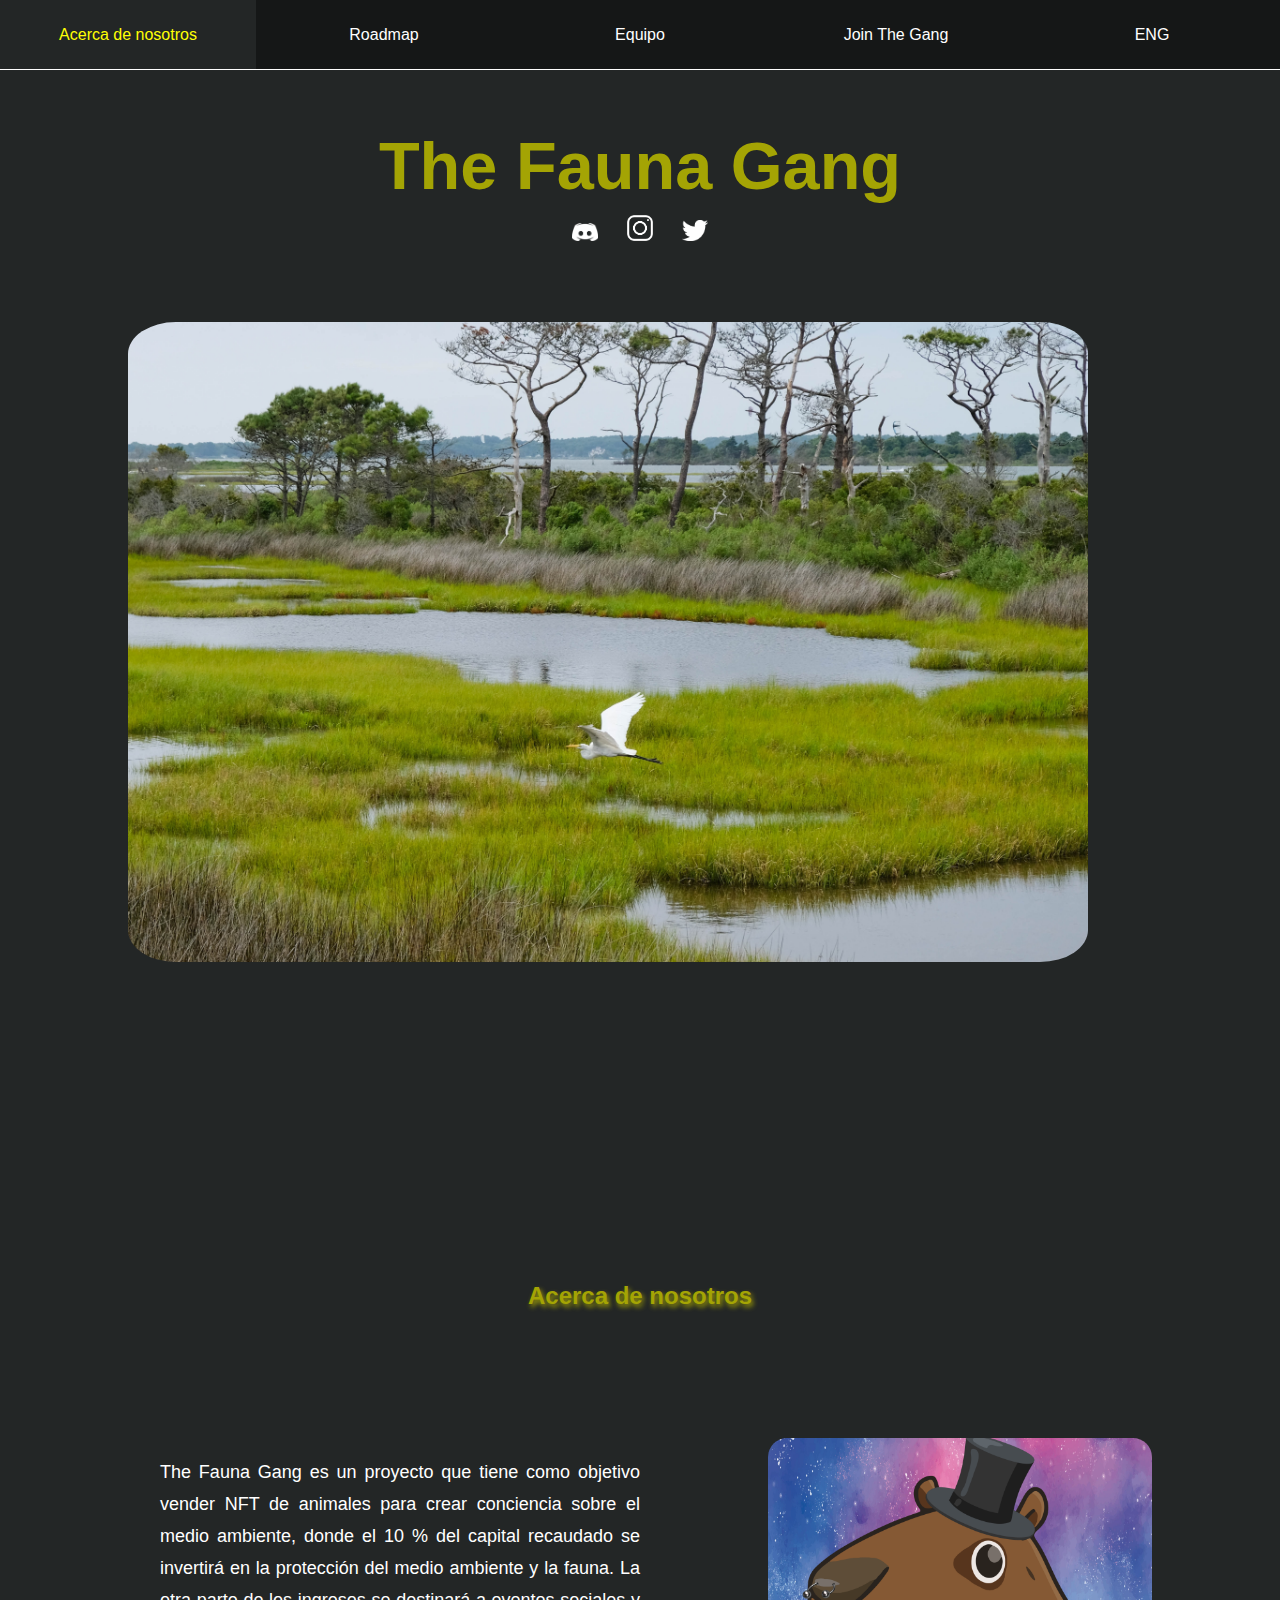
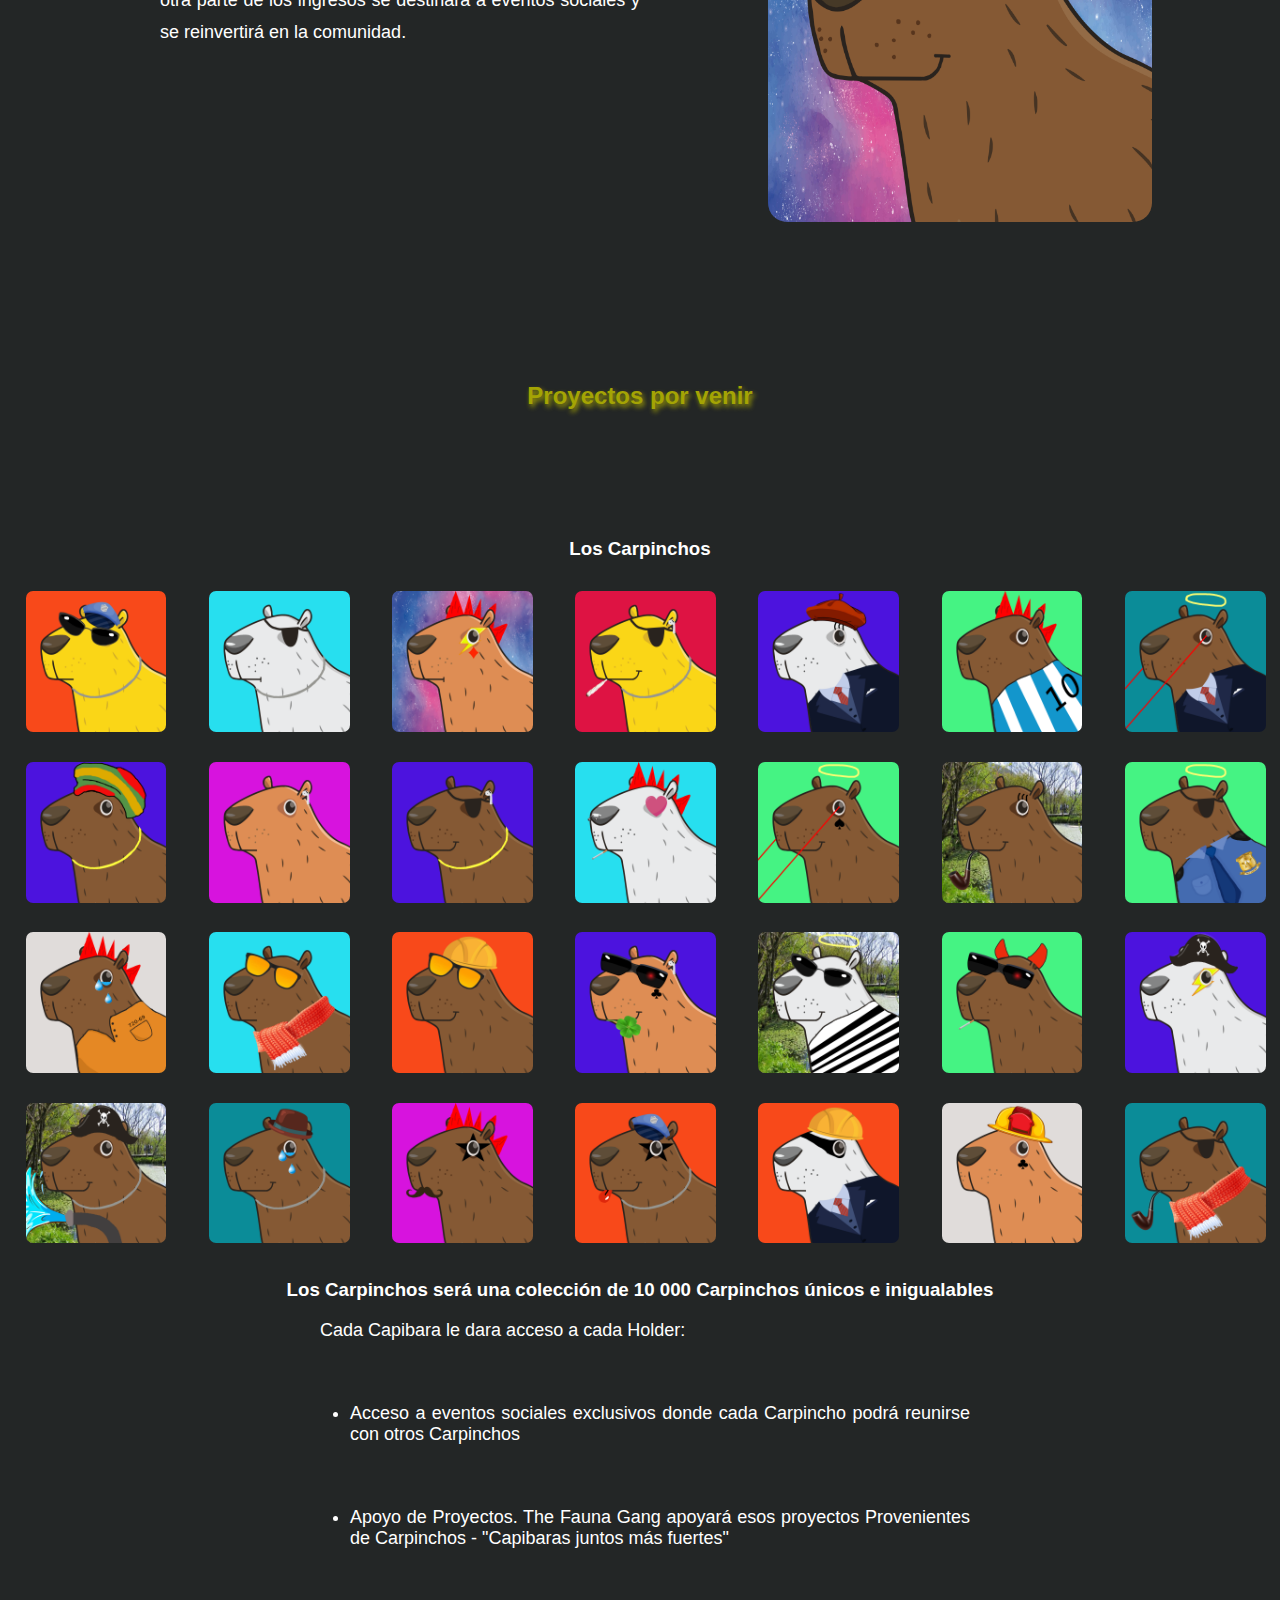
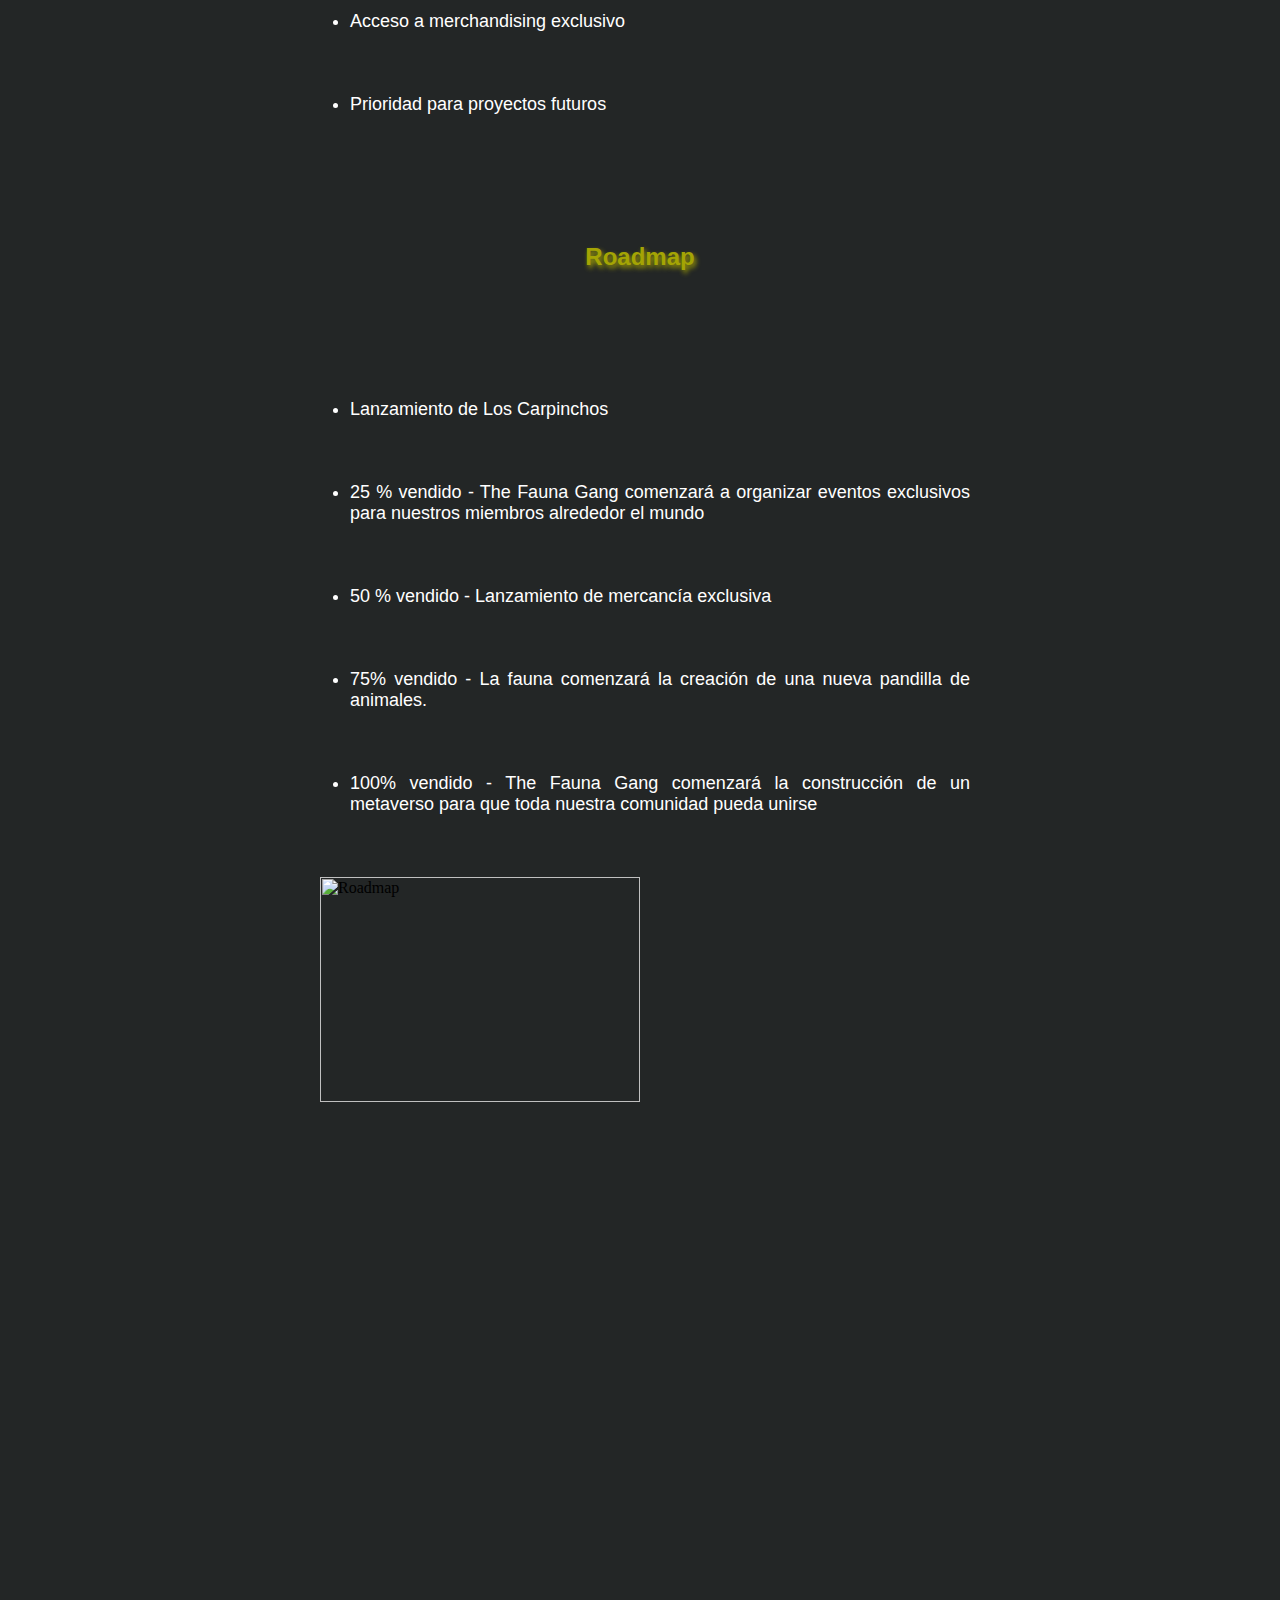
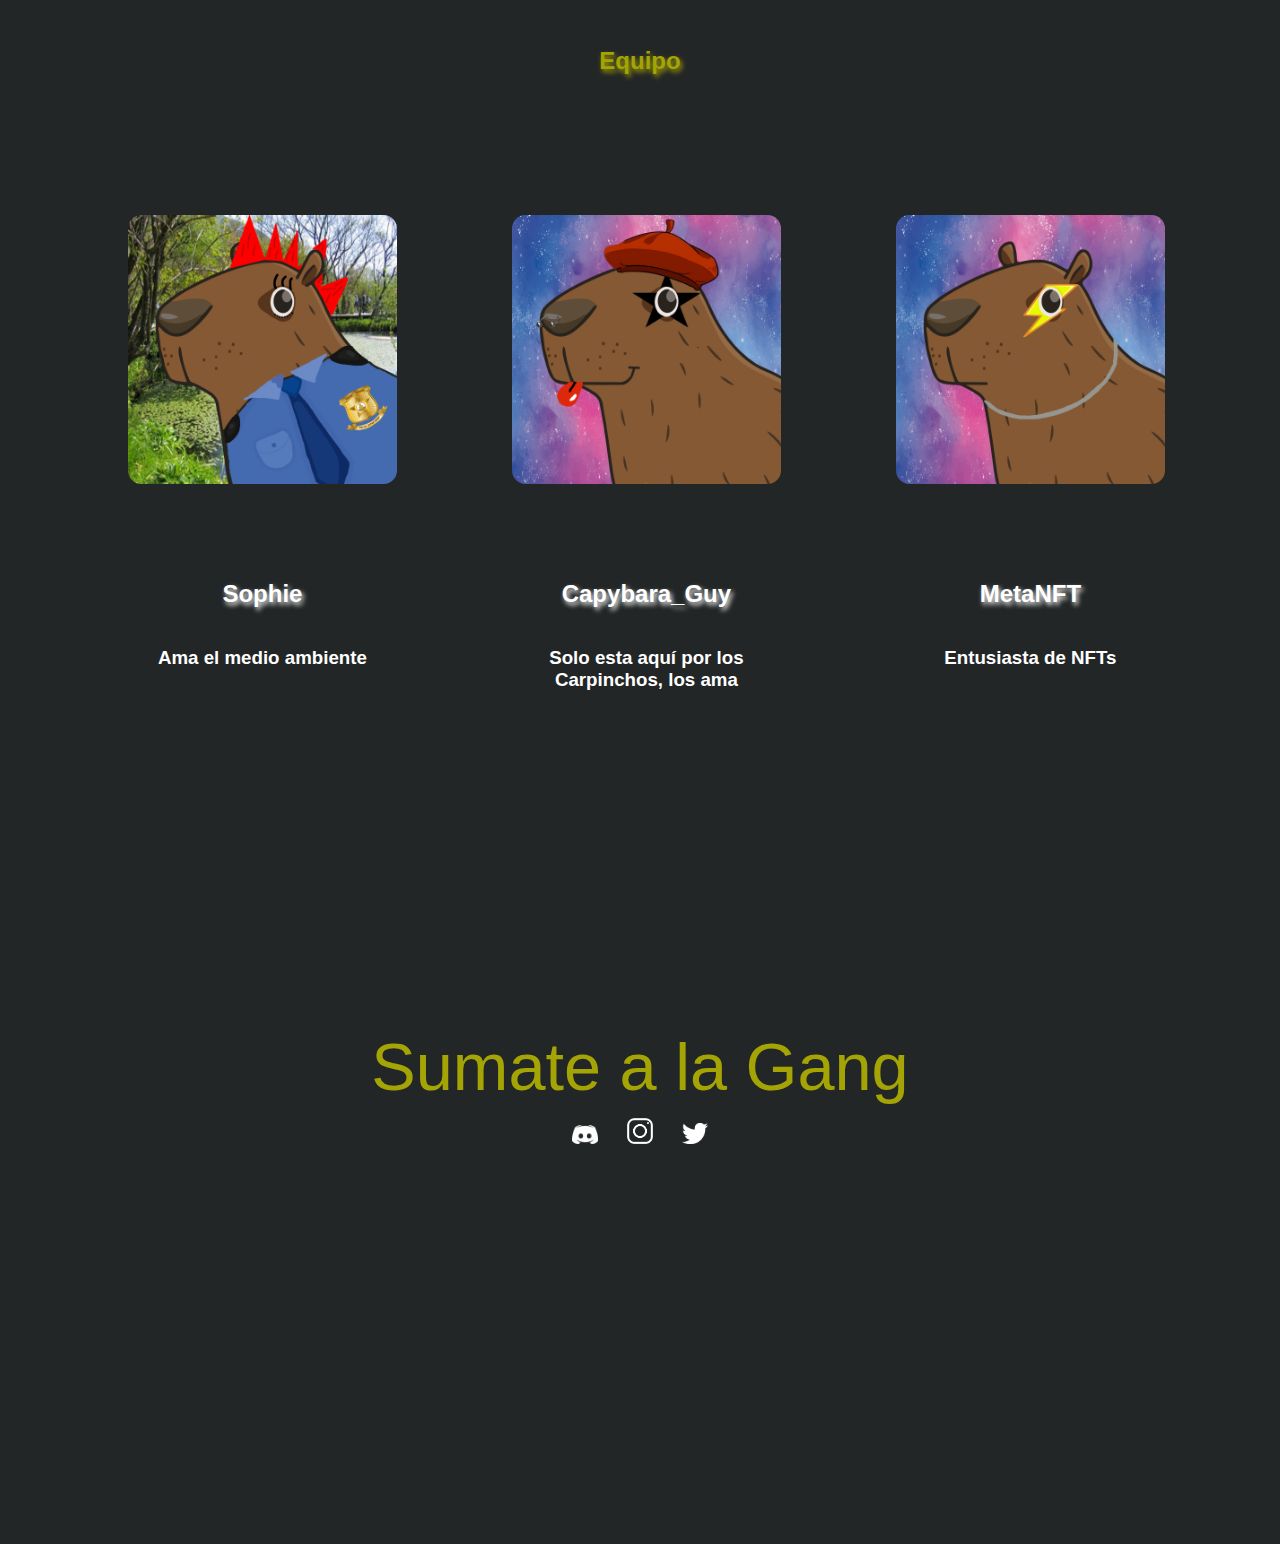
==== commit fa07b1e0: "New kewwords" ====
--- a/index.html
+++ b/index.html
@@ -1,10 +1,12 @@
-<!DOCTYPE html>
 <html>
     <head>
         <Title>The Fauna Gang</Title>
         <link rel="stylesheet" href="style.css">
         <link rel="icon" type="image/png" sizes="32x32" href="images/favicon-32x32.png">
         <meta name="viewport" content="width=device-width">
+        <meta name="keywords" content="Meta, metaverso, 
+        metaverse, Metaverse, Metaverso,meta,The Fauna Gang,the fauna gang, Carpincho,carpincho,capybara,
+        Capybara,NFT,Nft,nft,NFTS,Nfts,nfts,NFTS,Cryptomonedas,cryptomonedas,Criptomonedas,criptomonedas">
     </head>
     <body>
         <!-- MENU -->
@@ -26,7 +28,6 @@
                   </a>
                 </div>
             </div>
-        </div>
         </div>
 
 
@@ -135,7 +136,8 @@
             <li class = "Roadmap"> 50 % vendido - Lanzamiento de mercancía exclusiva</li>
             <li class = "Roadmap"> 75% vendido - La fauna comenzará la creación de una nueva pandilla de animales.</li>
             <li class = "Roadmap"> 100% vendido - The Fauna Gang comenzará la construcción de un 
-                metaverso para que toda nuestra comunidad pueda unirse</li> 
+                metaverso para que toda nuestra comunidad pueda unirse
+            </li> 
         </ul>
         <img id="roadmap_image" src="images/Roadmap.jpg" alt="Roadmap">
 
